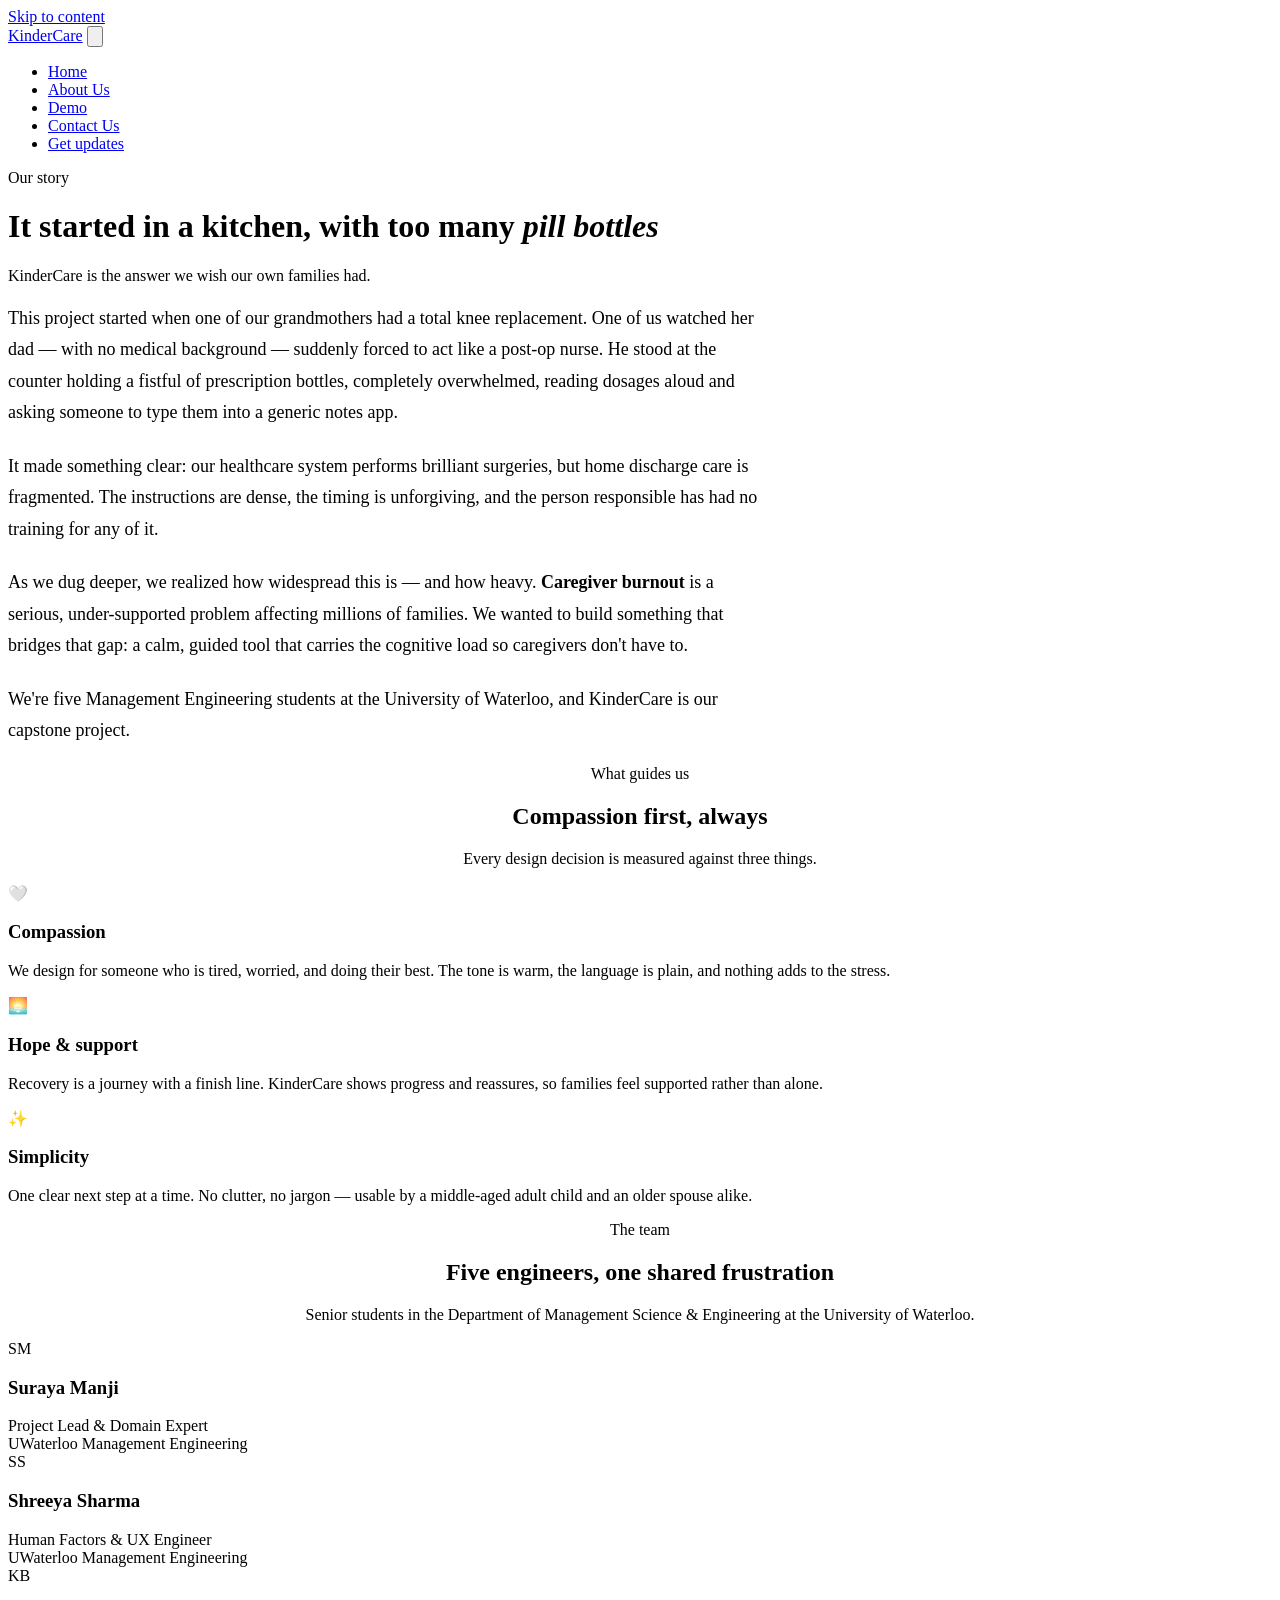
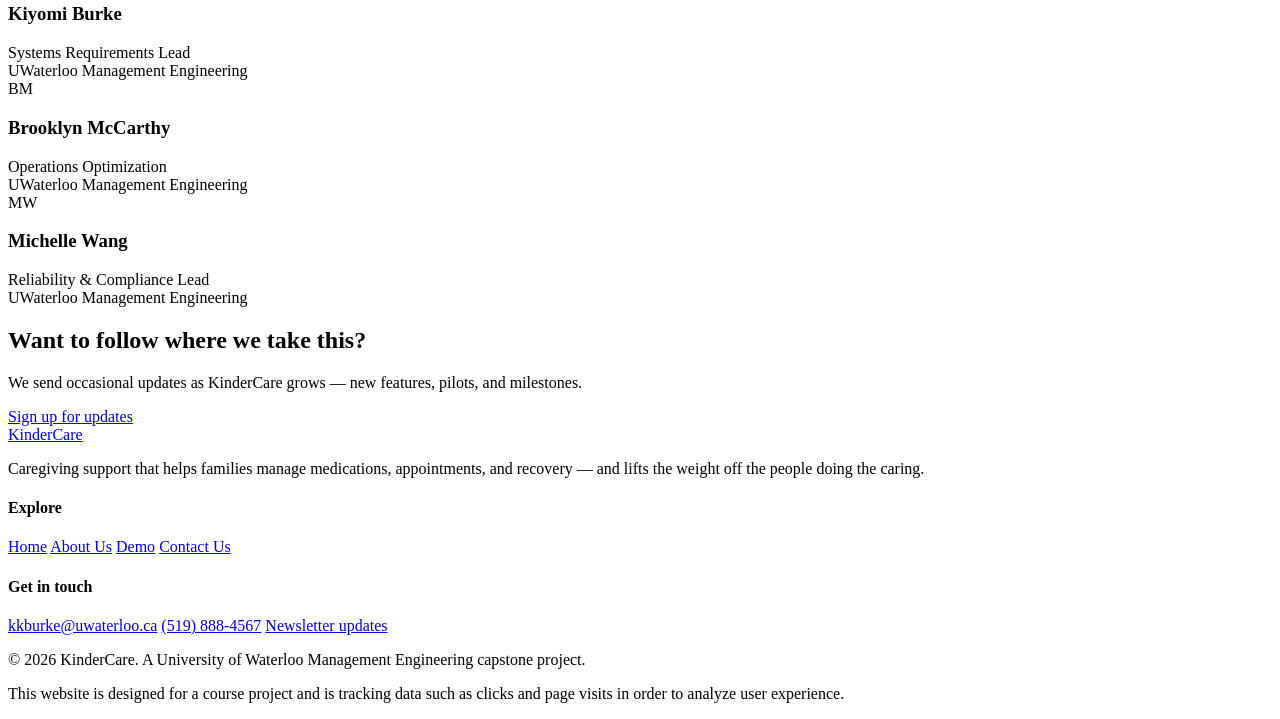
==== about.html @ ea212b0f "Add files via upload" ====
<!DOCTYPE html>
<html lang="en">
<head>
<meta charset="UTF-8" />
<meta name="viewport" content="width=device-width, initial-scale=1.0" />
<title>About Us — KinderCare</title>
<meta name="description" content="KinderCare began with one family's overwhelming experience after surgery. Meet the University of Waterloo Management Engineering team behind it." />

<!-- ============ Google Analytics 4 ============ -->
<script async src="https://www.googletagmanager.com/gtag/js?id=G-XXXXXXXXXX"></script>
<script>
  window.dataLayer = window.dataLayer || [];
  function gtag(){dataLayer.push(arguments);}
  gtag('js', new Date());
  gtag('config', 'G-XXXXXXXXXX');
</script>

<link rel="preconnect" href="https://fonts.googleapis.com">
<link rel="preconnect" href="https://fonts.gstatic.com" crossorigin>
<link href="https://fonts.googleapis.com/css2?family=Inter:wght@400;500;600;700&family=Instrument+Serif:ital@0;1&display=swap" rel="stylesheet">
<link rel="stylesheet" href="assets/styles.css" />
</head>
<body>
<a class="skip-link" href="#main">Skip to content</a>

<nav class="site-nav">
  <div class="container nav-inner">
    <a href="index.html" class="logo">KinderCare</a>
    <button class="nav-toggle" aria-label="Open menu" aria-expanded="false" aria-controls="nav-links">
      <svg viewBox="0 0 24 24" fill="none" stroke="currentColor" stroke-width="2"><path d="M4 7h16M4 12h16M4 17h16"/></svg>
    </button>
    <ul class="nav-links" id="nav-links">
      <li><a href="index.html">Home</a></li>
      <li><a href="about.html" class="active">About Us</a></li>
      <li><a href="demo.html">Demo</a></li>
      <li><a href="contact.html">Contact Us</a></li>
      <li><a href="contact.html#newsletter" class="nav-cta">Get updates</a></li>
    </ul>
  </div>
</nav>

<main id="main">
<div class="page-intro">
  <div class="container">
    <span class="eyebrow">Our story</span>
    <h1>It started in a kitchen, with too many <em>pill bottles</em></h1>
    <p>KinderCare is the answer we wish our own families had.</p>
  </div>
</div>

<!-- ============ STORY ============ -->
<section>
  <div class="container" style="max-width:760px;">
    <div style="font-size:18px; line-height:1.75; color:var(--ink-2);">
      <p style="margin-bottom:22px;">This project started when one of our grandmothers had a total knee replacement. One of us watched her dad — with no medical background — suddenly forced to act like a post-op nurse. He stood at the counter holding a fistful of prescription bottles, completely overwhelmed, reading dosages aloud and asking someone to type them into a generic notes app.</p>
      <p style="margin-bottom:22px;">It made something clear: our healthcare system performs brilliant surgeries, but home discharge care is fragmented. The instructions are dense, the timing is unforgiving, and the person responsible has had no training for any of it.</p>
      <p style="margin-bottom:22px;">As we dug deeper, we realized how widespread this is — and how heavy. <strong style="color:var(--sage-700);">Caregiver burnout</strong> is a serious, under-supported problem affecting millions of families. We wanted to build something that bridges that gap: a calm, guided tool that carries the cognitive load so caregivers don't have to.</p>
      <p>We're five Management Engineering students at the University of Waterloo, and KinderCare is our capstone project.</p>
    </div>
  </div>
</section>

<!-- ============ VALUES ============ -->
<section class="alt-bg">
  <div class="container">
    <div class="head-block" style="text-align:center;">
      <span class="eyebrow">What guides us</span>
      <h2 class="section-title center">Compassion first, always</h2>
      <p class="section-subtitle center">Every design decision is measured against three things.</p>
    </div>
    <div class="features-grid">
      <div class="feature-card">
        <div class="feature-icon">🤍</div>
        <h3>Compassion</h3>
        <p>We design for someone who is tired, worried, and doing their best. The tone is warm, the language is plain, and nothing adds to the stress.</p>
      </div>
      <div class="feature-card">
        <div class="feature-icon">🌅</div>
        <h3>Hope &amp; support</h3>
        <p>Recovery is a journey with a finish line. KinderCare shows progress and reassures, so families feel supported rather than alone.</p>
      </div>
      <div class="feature-card">
        <div class="feature-icon">✨</div>
        <h3>Simplicity</h3>
        <p>One clear next step at a time. No clutter, no jargon — usable by a middle-aged adult child and an older spouse alike.</p>
      </div>
    </div>
  </div>
</section>

<!-- ============ TEAM ============ -->
<section>
  <div class="container">
    <div class="head-block" style="text-align:center;">
      <span class="eyebrow">The team</span>
      <h2 class="section-title center">Five engineers, one shared frustration</h2>
      <p class="section-subtitle center">Senior students in the Department of Management Science &amp; Engineering at the University of Waterloo.</p>
    </div>
    <div class="team-grid">
      <div class="team-card">
        <div class="team-avatar">SM</div>
        <h3>Suraya Manji</h3>
        <div class="role">Project Lead &amp; Domain Expert</div>
        <div class="dept">UWaterloo Management Engineering</div>
      </div>
      <div class="team-card">
        <div class="team-avatar" style="background:linear-gradient(135deg,var(--coral-2),var(--coral));">SS</div>
        <h3>Shreeya Sharma</h3>
        <div class="role">Human Factors &amp; UX Engineer</div>
        <div class="dept">UWaterloo Management Engineering</div>
      </div>
      <div class="team-card">
        <div class="team-avatar">KB</div>
        <h3>Kiyomi Burke</h3>
        <div class="role">Systems Requirements Lead</div>
        <div class="dept">UWaterloo Management Engineering</div>
      </div>
      <div class="team-card">
        <div class="team-avatar" style="background:linear-gradient(135deg,var(--coral-2),var(--coral));">BM</div>
        <h3>Brooklyn McCarthy</h3>
        <div class="role">Operations Optimization</div>
        <div class="dept">UWaterloo Management Engineering</div>
      </div>
      <div class="team-card">
        <div class="team-avatar">MW</div>
        <h3>Michelle Wang</h3>
        <div class="role">Reliability &amp; Compliance Lead</div>
        <div class="dept">UWaterloo Management Engineering</div>
      </div>
    </div>
  </div>
</section>

<!-- ============ CTA ============ -->
<section class="alt-bg">
  <div class="container">
    <div class="cta-band">
      <h2>Want to follow where we take this?</h2>
      <p>We send occasional updates as KinderCare grows — new features, pilots, and milestones.</p>
      <a href="contact.html#newsletter" class="btn">Sign up for updates</a>
    </div>
  </div>
</section>
</main>

<footer class="site-footer">
  <div class="container">
    <div class="footer-grid">
      <div>
        <a href="index.html" class="logo">KinderCare</a>
        <p class="footer-blurb">Caregiving support that helps families manage medications, appointments, and recovery — and lifts the weight off the people doing the caring.</p>
      </div>
      <div class="footer-col">
        <h4>Explore</h4>
        <a href="index.html">Home</a>
        <a href="about.html">About Us</a>
        <a href="demo.html">Demo</a>
        <a href="contact.html">Contact Us</a>
      </div>
      <div class="footer-col">
        <h4>Get in touch</h4>
        <a href="mailto:kkburke@uwaterloo.ca">kkburke@uwaterloo.ca</a>
        <a href="tel:+15198884567">(519) 888-4567</a>
        <a href="contact.html#newsletter">Newsletter updates</a>
      </div>
    </div>
    <div class="footer-bottom">
      <p>&copy; <span id="year">2026</span> KinderCare. A University of Waterloo Management Engineering capstone project.</p>
      <p class="footer-disclaimer">This website is designed for a course project and is tracking data such as clicks and page visits in order to analyze user experience.</p>
    </div>
  </div>
</footer>

<script src="assets/main.js"></script>
</body>
</html>
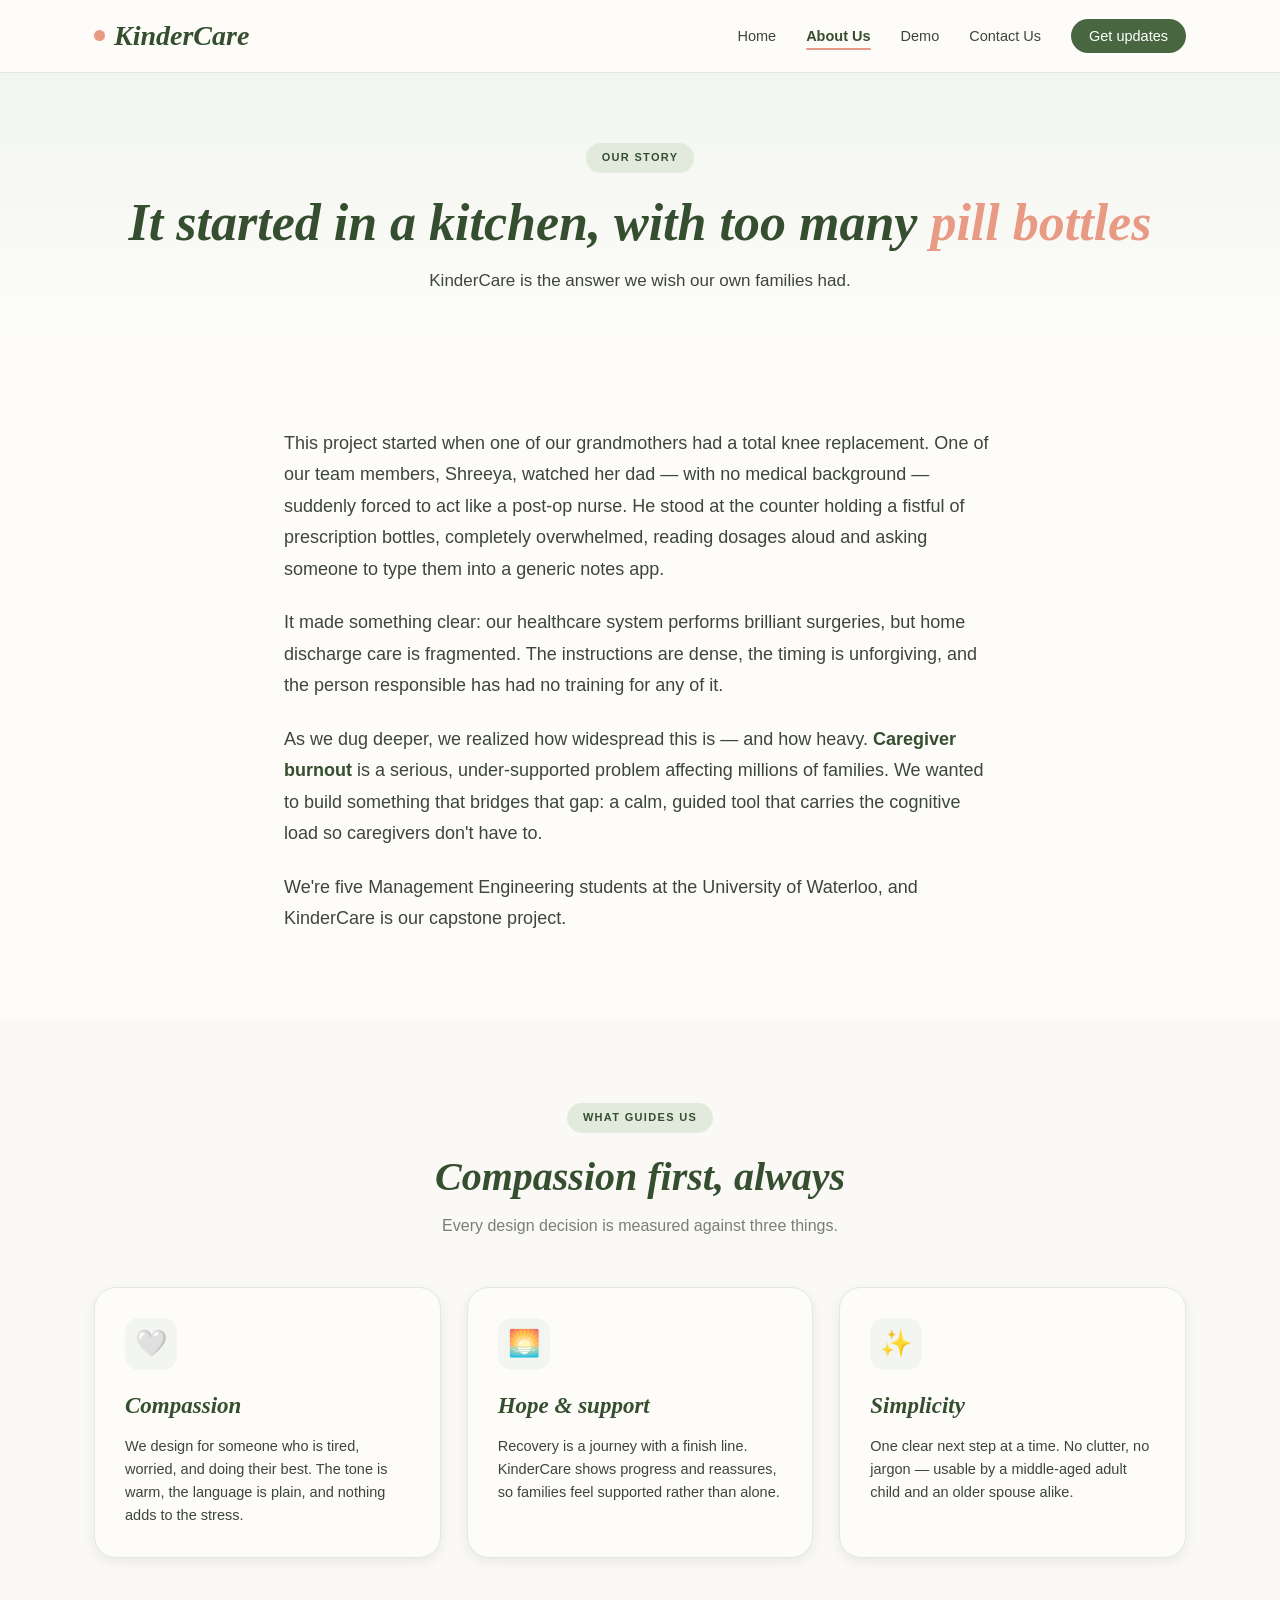
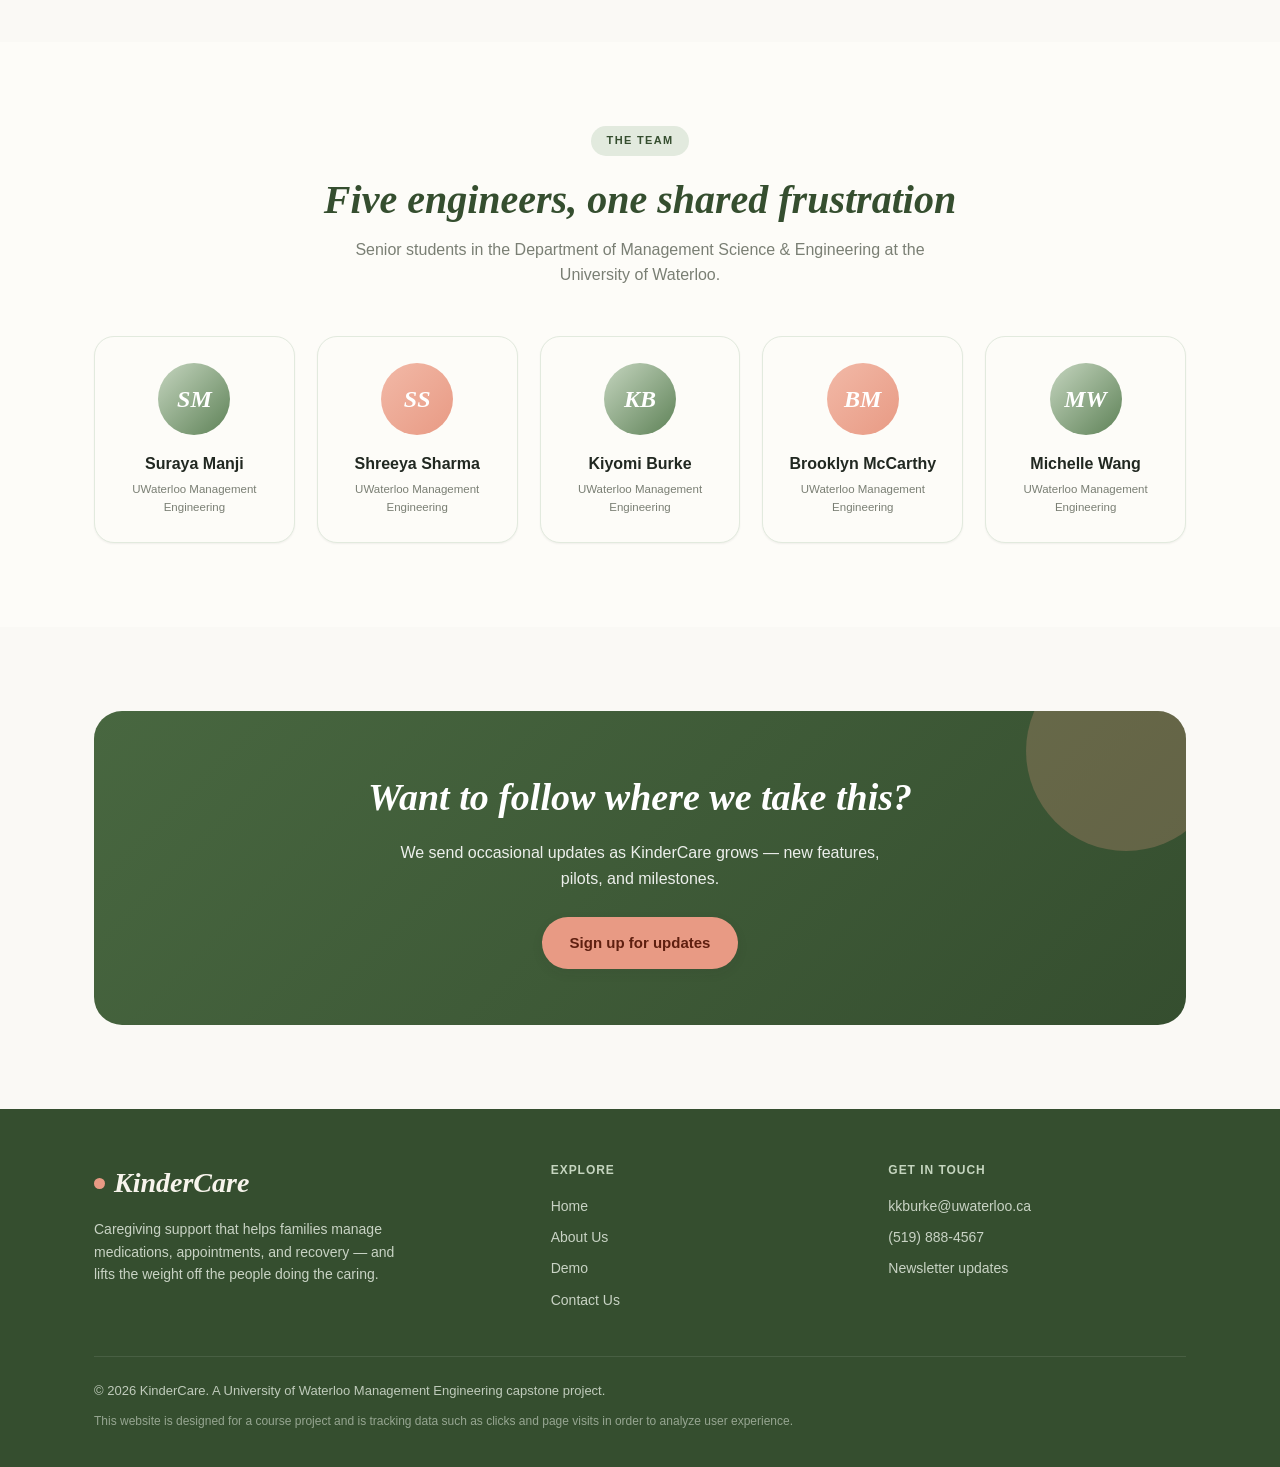
==== commit 5df297d5: "chore: restructure project directories and fix asset relative paths" ====
--- a/about.html
+++ b/about.html
@@ -18,7 +18,7 @@
 <link rel="preconnect" href="https://fonts.googleapis.com">
 <link rel="preconnect" href="https://fonts.gstatic.com" crossorigin>
 <link href="https://fonts.googleapis.com/css2?family=Inter:wght@400;500;600;700&family=Instrument+Serif:ital@0;1&display=swap" rel="stylesheet">
-<link rel="stylesheet" href="assets/styles.css" />
+<link rel="stylesheet" href="css/styles.css" />
 </head>
 <body>
 <a class="skip-link" href="#main">Skip to content</a>
@@ -52,7 +52,7 @@
 <section>
   <div class="container" style="max-width:760px;">
     <div style="font-size:18px; line-height:1.75; color:var(--ink-2);">
-      <p style="margin-bottom:22px;">This project started when one of our grandmothers had a total knee replacement. One of us watched her dad — with no medical background — suddenly forced to act like a post-op nurse. He stood at the counter holding a fistful of prescription bottles, completely overwhelmed, reading dosages aloud and asking someone to type them into a generic notes app.</p>
+      <p style="margin-bottom:22px;">This project started when one of our grandmothers had a total knee replacement. One of our team members, Shreeya, watched her dad — with no medical background — suddenly forced to act like a post-op nurse. He stood at the counter holding a fistful of prescription bottles, completely overwhelmed, reading dosages aloud and asking someone to type them into a generic notes app.</p>
       <p style="margin-bottom:22px;">It made something clear: our healthcare system performs brilliant surgeries, but home discharge care is fragmented. The instructions are dense, the timing is unforgiving, and the person responsible has had no training for any of it.</p>
       <p style="margin-bottom:22px;">As we dug deeper, we realized how widespread this is — and how heavy. <strong style="color:var(--sage-700);">Caregiver burnout</strong> is a serious, under-supported problem affecting millions of families. We wanted to build something that bridges that gap: a calm, guided tool that carries the cognitive load so caregivers don't have to.</p>
       <p>We're five Management Engineering students at the University of Waterloo, and KinderCare is our capstone project.</p>
@@ -100,31 +100,31 @@
       <div class="team-card">
         <div class="team-avatar">SM</div>
         <h3>Suraya Manji</h3>
-        <div class="role">Project Lead &amp; Domain Expert</div>
+        <!-- <div class="role">Project Lead &amp; Domain Expert</div> -->
         <div class="dept">UWaterloo Management Engineering</div>
       </div>
       <div class="team-card">
         <div class="team-avatar" style="background:linear-gradient(135deg,var(--coral-2),var(--coral));">SS</div>
         <h3>Shreeya Sharma</h3>
-        <div class="role">Human Factors &amp; UX Engineer</div>
+        <!-- <div class="role">Human Factors &amp; UX Engineer</div> -->
         <div class="dept">UWaterloo Management Engineering</div>
       </div>
       <div class="team-card">
         <div class="team-avatar">KB</div>
         <h3>Kiyomi Burke</h3>
-        <div class="role">Systems Requirements Lead</div>
+        <!-- <div class="role">Systems Requirements Lead</div> -->
         <div class="dept">UWaterloo Management Engineering</div>
       </div>
       <div class="team-card">
         <div class="team-avatar" style="background:linear-gradient(135deg,var(--coral-2),var(--coral));">BM</div>
         <h3>Brooklyn McCarthy</h3>
-        <div class="role">Operations Optimization</div>
+        <!-- <div class="role">Operations Optimization</div> -->
         <div class="dept">UWaterloo Management Engineering</div>
       </div>
       <div class="team-card">
         <div class="team-avatar">MW</div>
         <h3>Michelle Wang</h3>
-        <div class="role">Reliability &amp; Compliance Lead</div>
+        <!-- <div class="role">Reliability &amp; Compliance Lead</div> -->
         <div class="dept">UWaterloo Management Engineering</div>
       </div>
     </div>
@@ -171,6 +171,6 @@
   </div>
 </footer>
 
-<script src="assets/main.js"></script>
+<script src="js/main.js"></script>
 </body>
 </html>
--- a/css/styles.css
+++ b/css/styles.css
@@ -0,0 +1,603 @@
+/* ============================================================
+   KinderCare — shared styles
+   Palette: sage green + warm cream + coral accent
+   Type: Instrument Serif (display) + Inter (body/UI)
+   ============================================================ */
+
+:root {
+  --sage-50:  #F2F5F0;
+  --sage-100: #E2EADE;
+  --sage-200: #C5D5BF;
+  --sage-300: #A4BD9C;
+  --sage-400: #7FA077;
+  --sage-500: #5E8257;
+  --sage-600: #486740;
+  --sage-700: #354E2F;
+  --cream:    #F7F4EC;
+  --cream-2:  #EFEADC;
+  --coral:    #E89A84;
+  --coral-2:  #F2B9A7;
+  --amber:    #D9A15B;
+  --red:      #C2604F;
+  --ink:      #212821;
+  --ink-2:    #3D463B;
+  --muted:    #7A7F74;
+  --white:    #FDFCF8;
+  --shadow-sm: 0 1px 2px rgba(33, 40, 33, 0.06);
+  --shadow-md: 0 4px 12px rgba(33, 40, 33, 0.08);
+  --shadow-lg: 0 20px 40px rgba(33, 40, 33, 0.12);
+  --radius: 20px;
+}
+
+* { box-sizing: border-box; margin: 0; padding: 0; }
+
+html { scroll-behavior: smooth; }
+
+body {
+  font-family: 'Inter', -apple-system, BlinkMacSystemFont, sans-serif;
+  background-color: var(--white);
+  color: var(--ink);
+  line-height: 1.6;
+  -webkit-font-smoothing: antialiased;
+  text-rendering: optimizeLegibility;
+}
+
+a { color: inherit; }
+
+img { max-width: 100%; display: block; }
+
+.container {
+  max-width: 1140px;
+  margin: 0 auto;
+  padding: 0 24px;
+}
+
+.serif {
+  font-family: 'Instrument Serif', Georgia, serif;
+  font-style: italic;
+  letter-spacing: -0.01em;
+}
+
+/* ---------- Skip link (a11y) ---------- */
+.skip-link {
+  position: absolute;
+  left: -999px;
+  top: 8px;
+  background: var(--sage-700);
+  color: #fff;
+  padding: 10px 16px;
+  border-radius: 8px;
+  z-index: 1000;
+}
+.skip-link:focus { left: 16px; }
+
+/* ---------- Navigation ---------- */
+nav.site-nav {
+  background: rgba(253, 252, 248, 0.88);
+  backdrop-filter: blur(12px);
+  -webkit-backdrop-filter: blur(12px);
+  border-bottom: 1px solid var(--sage-100);
+  position: sticky;
+  top: 0;
+  z-index: 100;
+}
+.nav-inner {
+  display: flex;
+  justify-content: space-between;
+  align-items: center;
+  height: 72px;
+}
+.logo {
+  font-family: 'Instrument Serif', serif;
+  font-size: 28px;
+  font-style: italic;
+  color: var(--sage-700);
+  text-decoration: none;
+  font-weight: 600;
+  display: inline-flex;
+  align-items: center;
+  gap: 9px;
+}
+.logo::before {
+  content: '';
+  width: 11px; height: 11px;
+  background: var(--coral);
+  border-radius: 50%;
+  flex-shrink: 0;
+}
+.nav-links {
+  display: flex;
+  gap: 30px;
+  align-items: center;
+  list-style: none;
+}
+.nav-links a {
+  text-decoration: none;
+  color: var(--ink-2);
+  font-weight: 500;
+  font-size: 14.5px;
+  transition: color 0.2s;
+  position: relative;
+  padding: 4px 0;
+}
+.nav-links a:hover { color: var(--sage-600); }
+.nav-links a.active { color: var(--sage-700); font-weight: 600; }
+.nav-links a.active::after {
+  content: '';
+  position: absolute;
+  left: 0; right: 0; bottom: -2px;
+  height: 2px;
+  background: var(--coral);
+  border-radius: 2px;
+}
+.nav-cta {
+  background: var(--sage-600);
+  color: #fff !important;
+  padding: 9px 18px !important;
+  border-radius: 999px;
+  font-weight: 600;
+}
+.nav-cta:hover { background: var(--sage-700); }
+.nav-cta::after { display: none !important; }
+
+.nav-toggle {
+  display: none;
+  background: none;
+  border: 1px solid var(--sage-200);
+  border-radius: 10px;
+  width: 42px; height: 42px;
+  cursor: pointer;
+  align-items: center;
+  justify-content: center;
+  color: var(--sage-700);
+}
+.nav-toggle svg { width: 22px; height: 22px; }
+
+/* ---------- Buttons ---------- */
+.btn {
+  display: inline-flex;
+  align-items: center;
+  gap: 8px;
+  padding: 14px 28px;
+  background-color: var(--sage-600);
+  color: #fff;
+  text-decoration: none;
+  border: none;
+  border-radius: 999px;
+  font-weight: 600;
+  font-size: 15px;
+  font-family: inherit;
+  cursor: pointer;
+  transition: background 0.2s, transform 0.15s;
+  box-shadow: var(--shadow-md);
+}
+.btn:hover { background-color: var(--sage-700); transform: translateY(-1px); }
+.btn.coral { background: var(--coral); color: #5E1F10; }
+.btn.coral:hover { background: #e08869; }
+.btn.ghost {
+  background: transparent;
+  color: var(--sage-700);
+  border: 1.5px solid var(--sage-300);
+  box-shadow: none;
+}
+.btn.ghost:hover { background: var(--sage-50); }
+.btn .arrow {
+  width: 26px; height: 26px;
+  background: var(--coral);
+  border-radius: 50%;
+  display: inline-flex;
+  align-items: center;
+  justify-content: center;
+  color: #fff;
+  font-size: 14px;
+}
+
+/* ---------- Section primitives ---------- */
+section { padding: 84px 0; }
+
+.eyebrow {
+  display: inline-block;
+  font-size: 11px;
+  font-weight: 700;
+  text-transform: uppercase;
+  letter-spacing: 0.12em;
+  padding: 6px 16px;
+  background: var(--sage-100);
+  color: var(--sage-700);
+  border-radius: 999px;
+  margin-bottom: 22px;
+}
+.section-title {
+  font-family: 'Instrument Serif', serif;
+  font-style: italic;
+  font-size: clamp(30px, 4.5vw, 40px);
+  line-height: 1.12;
+  color: var(--sage-700);
+  margin-bottom: 14px;
+}
+.section-title.center { text-align: center; }
+.section-title em { color: var(--coral); font-style: italic; }
+.section-subtitle {
+  color: var(--muted);
+  max-width: 620px;
+  font-size: 16px;
+}
+.section-subtitle.center { text-align: center; margin-left: auto; margin-right: auto; }
+.head-block { margin-bottom: 48px; }
+
+/* ---------- Hero ---------- */
+header.hero {
+  background:
+    radial-gradient(1200px 500px at 50% -10%, var(--sage-100), transparent 60%),
+    linear-gradient(180deg, var(--sage-50) 0%, var(--white) 70%);
+  padding: 96px 0 72px;
+  text-align: center;
+}
+header.hero h1 {
+  font-family: 'Instrument Serif', serif;
+  font-style: italic;
+  font-size: clamp(40px, 7vw, 64px);
+  line-height: 1.06;
+  color: var(--sage-700);
+  max-width: 860px;
+  margin: 0 auto 22px;
+  letter-spacing: -0.02em;
+}
+header.hero h1 em { color: var(--coral); font-style: italic; }
+.hero-sub {
+  font-size: clamp(16px, 2.2vw, 19px);
+  color: var(--ink-2);
+  max-width: 580px;
+  margin: 0 auto 34px;
+}
+.hero-actions {
+  display: flex;
+  gap: 14px;
+  justify-content: center;
+  flex-wrap: wrap;
+}
+.hero-reassure {
+  margin-top: 26px;
+  font-size: 13px;
+  color: var(--muted);
+}
+
+/* ---------- Metric / stat cards ---------- */
+.alt-bg { background-color: #FAF9F5; }
+
+.grid-metrics {
+  display: grid;
+  grid-template-columns: repeat(auto-fit, minmax(280px, 1fr));
+  gap: 26px;
+}
+.metric-card {
+  background: var(--white);
+  padding: 30px;
+  border-radius: 24px;
+  border: 1px solid var(--sage-100);
+  box-shadow: var(--shadow-md);
+}
+.metric-num {
+  font-family: 'Instrument Serif', serif;
+  font-size: 46px;
+  color: var(--coral);
+  font-style: italic;
+  line-height: 1;
+  margin-bottom: 10px;
+}
+.metric-card h3 {
+  font-size: 16px;
+  font-weight: 600;
+  color: var(--sage-700);
+  margin-bottom: 10px;
+}
+.metric-card p { font-size: 14.5px; color: var(--ink-2); }
+.metric-card cite {
+  display: block;
+  margin-top: 14px;
+  font-size: 12px;
+  font-style: normal;
+  color: var(--muted);
+}
+
+/* ---------- Feature cards ---------- */
+.features-grid {
+  display: grid;
+  grid-template-columns: repeat(auto-fit, minmax(300px, 1fr));
+  gap: 26px;
+}
+.feature-card {
+  background: var(--white);
+  border: 1px solid var(--sage-100);
+  border-radius: 22px;
+  padding: 30px;
+  box-shadow: var(--shadow-md);
+  transition: transform 0.2s;
+}
+.feature-card:hover { transform: translateY(-4px); }
+.feature-icon {
+  width: 52px; height: 52px;
+  border-radius: 14px;
+  background: var(--sage-50);
+  display: flex;
+  align-items: center;
+  justify-content: center;
+  font-size: 26px;
+  margin-bottom: 18px;
+}
+.feature-card h3 {
+  font-family: 'Instrument Serif', serif;
+  font-style: italic;
+  font-size: 23px;
+  color: var(--sage-700);
+  margin-bottom: 10px;
+}
+.feature-card p { font-size: 14.5px; color: var(--ink-2); }
+
+/* ---------- Two-column split ---------- */
+.split {
+  display: grid;
+  grid-template-columns: 1fr 1fr;
+  gap: 56px;
+  align-items: center;
+}
+.split.narrow-left { grid-template-columns: 0.9fr 1.1fr; }
+
+/* ---------- Benefit list ---------- */
+.benefit-list { list-style: none; display: grid; gap: 18px; }
+.benefit-list li {
+  display: flex;
+  gap: 14px;
+  align-items: flex-start;
+}
+.benefit-list .tick {
+  width: 26px; height: 26px;
+  border-radius: 50%;
+  background: var(--sage-100);
+  color: var(--sage-600);
+  display: flex;
+  align-items: center;
+  justify-content: center;
+  flex-shrink: 0;
+  font-size: 14px;
+  font-weight: 700;
+  margin-top: 2px;
+}
+.benefit-list strong { color: var(--sage-700); display: block; font-size: 15.5px; }
+.benefit-list span.desc { color: var(--ink-2); font-size: 14px; }
+
+/* ---------- CTA band ---------- */
+.cta-band {
+  background: linear-gradient(135deg, var(--sage-600) 0%, var(--sage-700) 100%);
+  color: #fff;
+  text-align: center;
+  border-radius: 28px;
+  padding: 56px 32px;
+  position: relative;
+  overflow: hidden;
+}
+.cta-band::before {
+  content: '';
+  position: absolute;
+  top: -60px; right: -40px;
+  width: 200px; height: 200px;
+  background: var(--coral);
+  opacity: 0.25;
+  border-radius: 50%;
+}
+.cta-band h2 {
+  font-family: 'Instrument Serif', serif;
+  font-style: italic;
+  font-size: clamp(28px, 4vw, 38px);
+  margin-bottom: 12px;
+  position: relative;
+}
+.cta-band p {
+  opacity: 0.9;
+  max-width: 520px;
+  margin: 0 auto 26px;
+  position: relative;
+}
+.cta-band .btn { position: relative; background: var(--coral); color: #5E1F10; }
+.cta-band .btn:hover { background: var(--coral-2); }
+
+/* ---------- Forms ---------- */
+.form-card {
+  background: var(--white);
+  border: 1px solid var(--sage-100);
+  border-radius: 24px;
+  padding: 34px;
+  box-shadow: var(--shadow-md);
+}
+.field { margin-bottom: 18px; }
+.field label {
+  display: block;
+  font-size: 12px;
+  font-weight: 600;
+  text-transform: uppercase;
+  letter-spacing: 0.06em;
+  color: var(--ink-2);
+  margin-bottom: 7px;
+}
+.field input,
+.field textarea,
+.field select {
+  width: 100%;
+  background: var(--cream);
+  border: 1px solid var(--sage-200);
+  border-radius: 12px;
+  padding: 13px 15px;
+  font-size: 15px;
+  font-family: inherit;
+  color: var(--ink);
+  transition: border-color 0.2s, box-shadow 0.2s;
+}
+.field input:focus,
+.field textarea:focus,
+.field select:focus {
+  outline: none;
+  border-color: var(--sage-500);
+  box-shadow: 0 0 0 3px rgba(94, 130, 87, 0.14);
+}
+.field textarea { resize: vertical; min-height: 120px; }
+.form-note { font-size: 13px; color: var(--muted); margin-top: 8px; }
+.form-success {
+  display: none;
+  background: var(--sage-50);
+  border: 1px solid var(--sage-200);
+  color: var(--sage-700);
+  border-radius: 14px;
+  padding: 16px 18px;
+  font-size: 14.5px;
+  margin-top: 18px;
+}
+.form-success.show { display: block; }
+.form-success strong { display: block; margin-bottom: 2px; }
+
+/* ---------- Contact info cards ---------- */
+.contact-cards { display: grid; gap: 16px; }
+.contact-card {
+  display: flex;
+  gap: 16px;
+  align-items: center;
+  background: var(--white);
+  border: 1px solid var(--sage-100);
+  border-radius: 18px;
+  padding: 20px;
+  box-shadow: var(--shadow-sm);
+  text-decoration: none;
+  transition: transform 0.15s, box-shadow 0.2s;
+}
+.contact-card:hover { transform: translateY(-2px); box-shadow: var(--shadow-md); }
+.contact-card .ic {
+  width: 46px; height: 46px;
+  border-radius: 12px;
+  background: var(--sage-50);
+  display: flex; align-items: center; justify-content: center;
+  font-size: 20px;
+  flex-shrink: 0;
+}
+.contact-card .lbl { font-size: 12px; text-transform: uppercase; letter-spacing: 0.06em; color: var(--muted); }
+.contact-card .val { font-size: 16px; font-weight: 600; color: var(--sage-700); }
+
+/* ---------- Team ---------- */
+.team-grid {
+  display: grid;
+  grid-template-columns: repeat(auto-fit, minmax(190px, 1fr));
+  gap: 22px;
+}
+.team-card {
+  text-align: center;
+  background: var(--white);
+  border: 1px solid var(--sage-100);
+  padding: 26px 20px;
+  border-radius: 20px;
+  box-shadow: var(--shadow-sm);
+}
+.team-avatar {
+  width: 72px; height: 72px;
+  border-radius: 50%;
+  margin: 0 auto 16px;
+  background: linear-gradient(135deg, var(--sage-200), var(--sage-500));
+  display: flex; align-items: center; justify-content: center;
+  color: #fff; font-weight: 600; font-size: 24px;
+  font-family: 'Instrument Serif', serif; font-style: italic;
+}
+.team-card h3 { font-size: 16px; font-weight: 600; color: var(--ink); }
+.team-card .role { font-size: 12.5px; color: var(--sage-600); font-weight: 500; margin-top: 5px; }
+.team-card .dept { font-size: 11.5px; color: var(--muted); margin-top: 3px; }
+
+/* ---------- Footer ---------- */
+footer.site-footer {
+  background-color: var(--sage-700);
+  color: var(--sage-100);
+  padding: 52px 0 36px;
+  margin-top: 0;
+}
+.footer-grid {
+  display: grid;
+  grid-template-columns: 1.4fr 1fr 1fr;
+  gap: 40px;
+  margin-bottom: 36px;
+}
+.footer-grid .logo { color: var(--cream); margin-bottom: 12px; }
+.footer-blurb { font-size: 14px; opacity: 0.85; max-width: 320px; }
+.footer-col h4 {
+  font-size: 12px;
+  text-transform: uppercase;
+  letter-spacing: 0.08em;
+  margin-bottom: 14px;
+  color: var(--sage-200);
+}
+.footer-col a {
+  display: block;
+  color: var(--sage-100);
+  text-decoration: none;
+  font-size: 14px;
+  opacity: 0.85;
+  margin-bottom: 9px;
+  transition: opacity 0.2s;
+}
+.footer-col a:hover { opacity: 1; }
+.footer-bottom {
+  border-top: 1px solid rgba(255,255,255,0.12);
+  padding-top: 24px;
+  font-size: 13px;
+  opacity: 0.8;
+}
+.footer-disclaimer {
+  font-size: 12px;
+  opacity: 0.7;
+  margin-top: 10px;
+  max-width: 760px;
+}
+
+/* ---------- Page intro (interior pages) ---------- */
+.page-intro {
+  background: linear-gradient(180deg, var(--sage-50) 0%, var(--white) 100%);
+  padding: 70px 0 50px;
+  text-align: center;
+}
+.page-intro h1 {
+  font-family: 'Instrument Serif', serif;
+  font-style: italic;
+  font-size: clamp(34px, 5.5vw, 52px);
+  color: var(--sage-700);
+  line-height: 1.08;
+  margin-bottom: 16px;
+}
+.page-intro h1 em { color: var(--coral); }
+.page-intro p { color: var(--ink-2); max-width: 560px; margin: 0 auto; font-size: 17px; }
+
+/* ---------- Reduced motion ---------- */
+@media (prefers-reduced-motion: reduce) {
+  * { animation: none !important; transition: none !important; scroll-behavior: auto !important; }
+}
+
+/* ---------- Responsive ---------- */
+@media (max-width: 860px) {
+  .split, .split.narrow-left { grid-template-columns: 1fr; gap: 36px; }
+  .footer-grid { grid-template-columns: 1fr 1fr; }
+  .nav-toggle { display: inline-flex; }
+  .nav-links {
+    position: absolute;
+    top: 72px; left: 0; right: 0;
+    background: var(--white);
+    flex-direction: column;
+    align-items: flex-start;
+    gap: 4px;
+    padding: 14px 24px 22px;
+    border-bottom: 1px solid var(--sage-100);
+    box-shadow: var(--shadow-md);
+    display: none;
+  }
+  .nav-links.open { display: flex; }
+  .nav-links a { padding: 10px 0; width: 100%; font-size: 16px; }
+  .nav-links a.active::after { display: none; }
+  .nav-cta { display: inline-block; margin-top: 6px; }
+}
+@media (max-width: 520px) {
+  .footer-grid { grid-template-columns: 1fr; }
+  section { padding: 60px 0; }
+  .form-card { padding: 24px; }
+}
